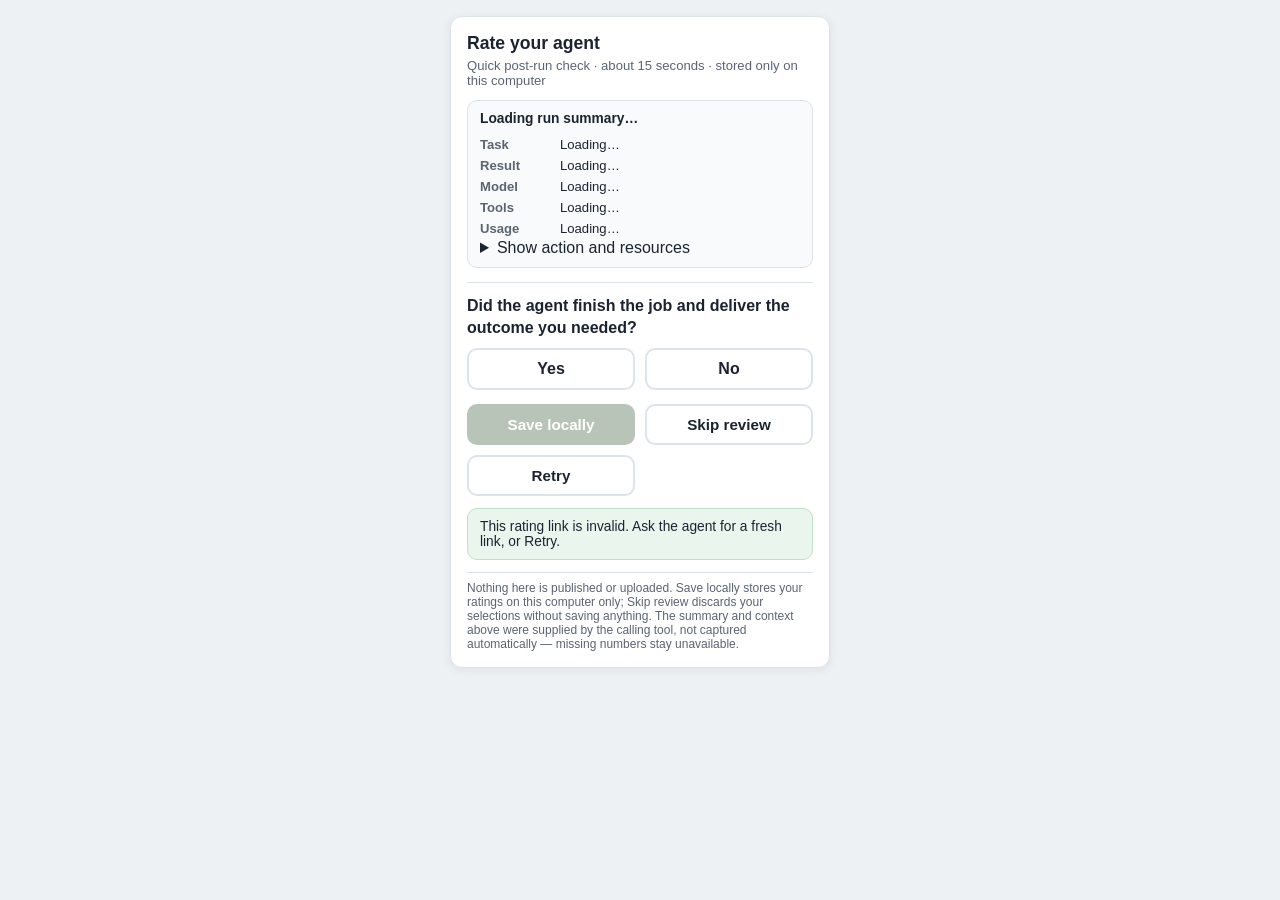
==== rating-popup/index.html @ 9c4b616a "feat: persist local MCP review links and ratings" ====
<!DOCTYPE html>
<html lang="en">
<head>
  <meta charset="UTF-8" />
  <meta name="viewport" content="width=device-width, initial-scale=1.0" />
  <title>Rate Your Agent</title>
  <link rel="stylesheet" href="styles.css" />
</head>
<body>
  <main class="popup" aria-labelledby="popup-title">
    <header class="popup-header">
      <div>
        <h1 id="popup-title">Rate your agent</h1>
        <p class="subtitle">Quick post-run check · about 15 seconds · stored only on this computer</p>
      </div>
      <span id="sample-badge" class="sample-badge" hidden>Sample data</span>
    </header>

    <section id="run-summary" class="summary" aria-label="Task and result summary">
      <h2 id="summary-heading">Loading run summary…</h2>
      <dl>
        <div>
          <dt>Task</dt>
          <dd id="summary-task">Loading…</dd>
        </div>
        <div>
          <dt>Result</dt>
          <dd id="summary-result">Loading…</dd>
        </div>
        <div>
          <dt>Model</dt>
          <dd id="summary-model">Loading…</dd>
        </div>
        <div>
          <dt>Tools</dt>
          <dd id="summary-tools">Loading…</dd>
        </div>
        <div>
          <dt>Usage</dt>
          <dd id="summary-usage">Loading…</dd>
        </div>
      </dl>
      <details>
        <summary>Show action and resources</summary>
        <dl>
          <div><dt>Action</dt><dd id="summary-action">Loading…</dd></div>
          <div><dt>Context</dt><dd id="summary-context">Loading…</dd></div>
          <div><dt>Resources</dt><dd id="summary-resources">Loading…</dd></div>
        </dl>
      </details>
    </section>

    <section id="saved-block" class="saved-block" hidden aria-label="Saved rating">
      <h2>Already saved</h2>
      <p id="saved-detail"></p>
    </section>

    <section class="binary-block" aria-labelledby="binary-question">
      <h2 id="binary-question">Did the agent finish the job and deliver the outcome you needed?</h2>
      <div class="binary-row" role="group" aria-label="Did the agent finish the job?">
        <button type="button" id="btn-yes" class="binary-btn" aria-pressed="false">Yes</button>
        <button type="button" id="btn-no" class="binary-btn" aria-pressed="false">No</button>
      </div>
    </section>

    <section id="reasons-block" class="reasons-block" hidden aria-labelledby="reasons-title">
      <h2 id="reasons-title">What went wrong? <span class="hint-inline">Tap any that apply</span></h2>
      <div class="chips" role="group" aria-label="Reasons the run did not finish">
        <button type="button" class="chip" aria-pressed="false" data-reason="incomplete">Incomplete</button>
        <button type="button" class="chip" aria-pressed="false" data-reason="missed_brief">Missed the brief</button>
        <button type="button" class="chip" aria-pressed="false" data-reason="incorrect">Incorrect</button>
        <button type="button" class="chip" aria-pressed="false" data-reason="missing_tool">Lacked a needed tool</button>
      </div>
    </section>

    <section id="ratings-block" class="ratings-block" hidden aria-label="Star ratings">
      <div class="rating-row" data-rating="overall">
        <p id="label-overall">Run overall</p>
        <div class="stars" role="radiogroup" aria-labelledby="label-overall">
          <button type="button" aria-label="Rate run overall 1 out of 5 stars" aria-pressed="false" data-value="1">★</button>
          <button type="button" aria-label="Rate run overall 2 out of 5 stars" aria-pressed="false" data-value="2">★</button>
          <button type="button" aria-label="Rate run overall 3 out of 5 stars" aria-pressed="false" data-value="3">★</button>
          <button type="button" aria-label="Rate run overall 4 out of 5 stars" aria-pressed="false" data-value="4">★</button>
          <button type="button" aria-label="Rate run overall 5 out of 5 stars" aria-pressed="false" data-value="5">★</button>
        </div>
      </div>

      <div class="rating-row" data-rating="quality">
        <p id="label-quality">Quality</p>
        <div class="stars" role="radiogroup" aria-labelledby="label-quality">
          <button type="button" aria-label="Rate quality 1 out of 5 stars" aria-pressed="false" data-value="1">★</button>
          <button type="button" aria-label="Rate quality 2 out of 5 stars" aria-pressed="false" data-value="2">★</button>
          <button type="button" aria-label="Rate quality 3 out of 5 stars" aria-pressed="false" data-value="3">★</button>
          <button type="button" aria-label="Rate quality 4 out of 5 stars" aria-pressed="false" data-value="4">★</button>
          <button type="button" aria-label="Rate quality 5 out of 5 stars" aria-pressed="false" data-value="5">★</button>
        </div>
      </div>

      <div class="rating-row" data-rating="speed">
        <p id="label-speed">Speed</p>
        <div class="stars" role="radiogroup" aria-labelledby="label-speed">
          <button type="button" aria-label="Rate speed 1 out of 5 stars" aria-pressed="false" data-value="1">★</button>
          <button type="button" aria-label="Rate speed 2 out of 5 stars" aria-pressed="false" data-value="2">★</button>
          <button type="button" aria-label="Rate speed 3 out of 5 stars" aria-pressed="false" data-value="3">★</button>
          <button type="button" aria-label="Rate speed 4 out of 5 stars" aria-pressed="false" data-value="4">★</button>
          <button type="button" aria-label="Rate speed 5 out of 5 stars" aria-pressed="false" data-value="5">★</button>
        </div>
      </div>

      <div class="rating-row" data-rating="resource_efficiency">
        <p id="label-efficiency">Resource efficiency</p>
        <div class="stars" role="radiogroup" aria-labelledby="label-efficiency">
          <button type="button" aria-label="Rate resource efficiency 1 out of 5 stars" aria-pressed="false" data-value="1">★</button>
          <button type="button" aria-label="Rate resource efficiency 2 out of 5 stars" aria-pressed="false" data-value="2">★</button>
          <button type="button" aria-label="Rate resource efficiency 3 out of 5 stars" aria-pressed="false" data-value="3">★</button>
          <button type="button" aria-label="Rate resource efficiency 4 out of 5 stars" aria-pressed="false" data-value="4">★</button>
          <button type="button" aria-label="Rate resource efficiency 5 out of 5 stars" aria-pressed="false" data-value="5">★</button>
        </div>
      </div>
      <p id="ratings-hint" class="hint" role="status">Loading run summary…</p>
    </section>

    <div class="actions">
      <button type="button" id="btn-submit" class="primary" disabled>Save locally</button>
      <button type="button" id="btn-skip" class="secondary" disabled>Skip review</button>
      <button type="button" id="btn-retry" class="secondary" hidden>Retry</button>
    </div>

    <div id="confirmation" class="confirmation" role="status" aria-live="polite" hidden></div>

    <footer class="privacy">
      <p id="privacy-copy">Nothing here is published or uploaded. Save locally stores your ratings on this computer only; Skip review discards your selections without saving anything. The summary and context above were supplied by the calling tool, not captured automatically — missing numbers stay unavailable.</p>
    </footer>
  </main>

  <script src="app.js"></script>
</body>
</html>
---- rating-popup/styles.css ----
:root {
  --bg: #eef1f4;
  --card: #ffffff;
  --ink: #1c2330;
  --muted: #5b6472;
  --line: #dde3ea;
  --accent: #0f6c4f;
  --accent-ink: #ffffff;
  --chip: #f1f4f7;
  --star: #c3ccd6;
  --star-on: #d99a17;
  --focus: #0b5fff;
  --radius: 10px;
}

* { box-sizing: border-box; }

body {
  margin: 0;
  background: var(--bg);
  color: var(--ink);
  font-family: -apple-system, BlinkMacSystemFont, "Segoe UI", Helvetica, Arial, sans-serif;
  display: flex;
  justify-content: center;
  padding: 16px;
  min-height: 100vh;
}

.popup {
  width: 100%;
  max-width: 380px;
  background: var(--card);
  border: 1px solid var(--line);
  border-radius: 12px;
  padding: 16px;
  box-shadow: 0 2px 10px rgba(20, 30, 45, 0.08);
  align-self: flex-start;
}

.popup-header {
  display: flex;
  justify-content: space-between;
  align-items: flex-start;
  gap: 12px;
}

h1 {
  font-size: 1.1rem;
  margin: 0;
}

.subtitle {
  margin: 4px 0 0;
  color: var(--muted);
  font-size: 0.82rem;
}

.sample-badge {
  font-size: 0.72rem;
  font-weight: 700;
  background: #e8eef5;
  color: #334155;
  border: 1px solid var(--line);
  border-radius: 999px;
  padding: 3px 9px;
  white-space: nowrap;
}

.summary {
  margin-top: 12px;
  border: 1px solid var(--line);
  border-radius: var(--radius);
  padding: 10px 12px;
  background: #f8fafc;
}

.summary h2,
.binary-block h2,
.reasons-block h2 {
  font-size: 0.86rem;
  margin: 0 0 8px;
}

.sample-tag {
  color: var(--muted);
  font-weight: 400;
}

.summary dl { margin: 0; }
.summary dl > div {
  display: grid;
  grid-template-columns: 72px 1fr;
  gap: 8px;
  padding: 3px 0;
  font-size: 0.82rem;
}
.summary dt {
  color: var(--muted);
  font-weight: 600;
}
.summary dd {
  margin: 0;
  overflow-wrap: anywhere;
  word-break: break-word;
  min-width: 0;
}

.saved-block {
  margin-top: 12px;
  border: 1px solid var(--line);
  border-radius: var(--radius);
  padding: 10px 12px;
  background: #f8fafc;
  font-size: 0.82rem;
}

.saved-block h2 {
  font-size: 0.86rem;
  margin: 0 0 6px;
}

.saved-block p {
  margin: 0;
  overflow-wrap: anywhere;
}

.binary-block {
  margin-top: 14px;
  padding-top: 12px;
  border-top: 1px solid var(--line);
}

.binary-block h2 {
  font-size: 1rem;
  line-height: 1.35;
}

.binary-row {
  display: grid;
  grid-template-columns: 1fr 1fr;
  gap: 10px;
  margin-top: 10px;
}

.binary-btn {
  appearance: none;
  border: 2px solid var(--line);
  background: #fff;
  border-radius: var(--radius);
  padding: 10px;
  font-size: 1rem;
  font-weight: 700;
  cursor: pointer;
  color: var(--ink);
}

.binary-btn[aria-pressed="true"] {
  border-color: var(--accent);
  background: var(--accent);
  color: var(--accent-ink);
}

.reasons-block { margin-top: 14px; }

.hint-inline,
.hint {
  font-weight: 400;
  color: var(--muted);
  font-size: 0.78rem;
}

.hint { margin: 8px 0 0; }

.chips {
  display: flex;
  flex-wrap: wrap;
  gap: 8px;
}

.chip {
  appearance: none;
  border: 1px solid var(--line);
  background: var(--chip);
  border-radius: 999px;
  padding: 7px 12px;
  font-size: 0.84rem;
  cursor: pointer;
  color: var(--ink);
}

.chip[aria-pressed="true"] {
  background: var(--ink);
  border-color: var(--ink);
  color: #fff;
  font-weight: 600;
}

.ratings-block { margin-top: 14px; }

.rating-row {
  display: flex;
  align-items: center;
  justify-content: space-between;
  gap: 8px;
  padding: 8px 0;
  border-top: 1px solid var(--line);
}

.rating-row:first-child { border-top: 0; }

.rating-row p {
  margin: 0;
  font-size: 0.88rem;
  font-weight: 600;
}

.stars { display: flex; gap: 2px; }

.stars button {
  appearance: none;
  border: 0;
  background: transparent;
  font-size: 1.5rem;
  line-height: 1;
  color: var(--star);
  cursor: pointer;
  padding: 4px;
  border-radius: 6px;
}

.stars button.lit { color: var(--star-on); }

.actions {
  display: grid;
  grid-template-columns: 1fr 1fr;
  gap: 10px;
  margin-top: 14px;
}

.primary,
.secondary {
  border-radius: var(--radius);
  padding: 10px;
  font-size: 0.95rem;
  font-weight: 700;
  cursor: pointer;
}

.primary {
  background: var(--accent);
  border: 2px solid var(--accent);
  color: #fff;
}

.primary:disabled {
  background: #b9c4b9;
  border-color: #b9c4b9;
  cursor: not-allowed;
}

.secondary {
  background: #fff;
  border: 2px solid var(--line);
  color: var(--ink);
}

.confirmation {
  margin-top: 12px;
  border-radius: var(--radius);
  background: #eaf5ee;
  border: 1px solid #bfe0c9;
  padding: 10px 12px;
  font-size: 0.86rem;
}

.privacy {
  margin-top: 12px;
  border-top: 1px solid var(--line);
  padding-top: 8px;
  color: var(--muted);
  font-size: 0.75rem;
}

.privacy p { margin: 0; }

button:focus-visible {
  outline: 3px solid var(--focus);
  outline-offset: 2px;
}

@media (max-width: 420px) {
  body { padding: 8px; }
  .popup { padding: 14px; }
  .stars button { font-size: 1.65rem; padding: 6px 3px; }
  .rating-row { align-items: flex-start; flex-direction: column; }
}

@media (prefers-reduced-motion: reduce) {
  * { transition: none !important; }
}
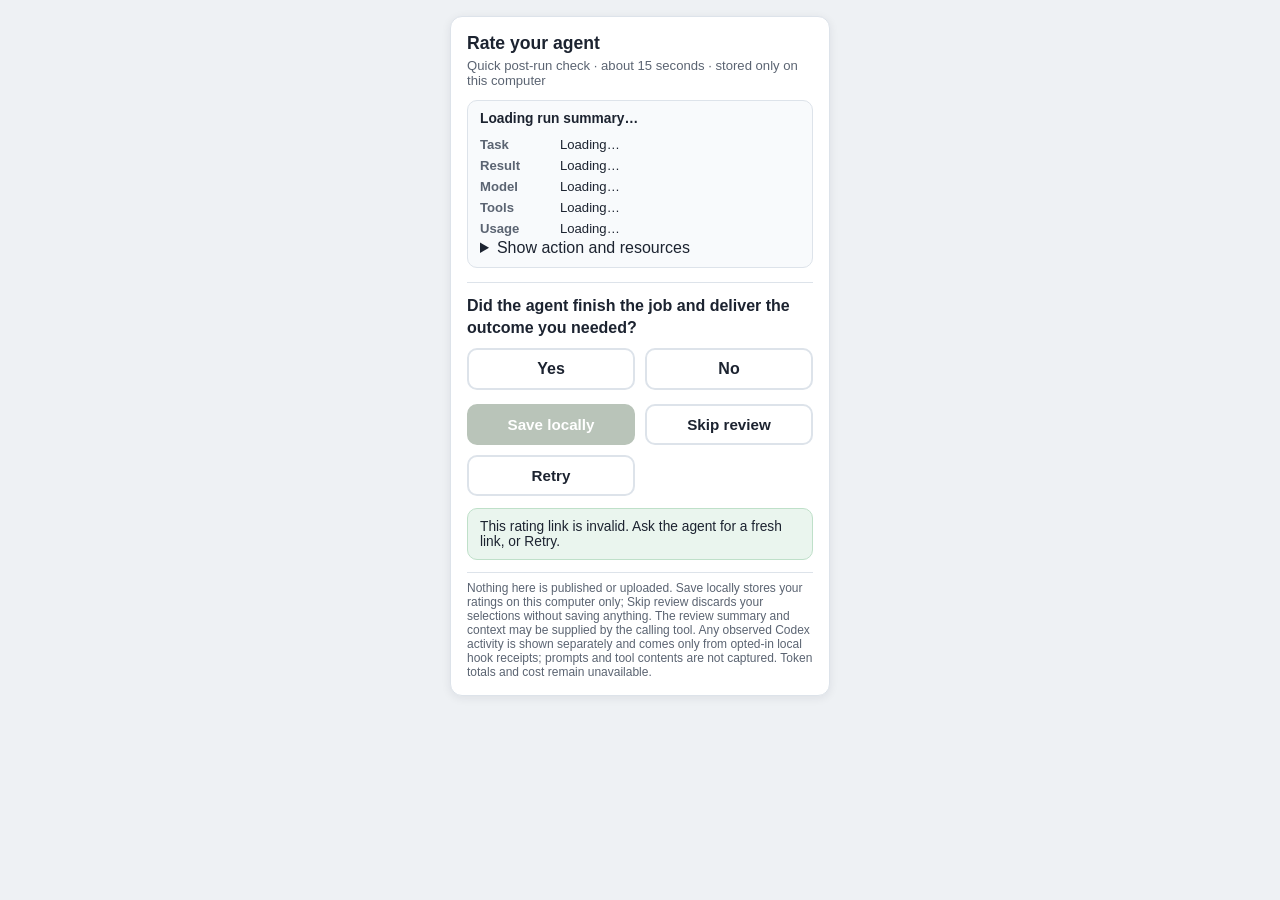
==== commit 9247b437: "Add opt-in per-chat Codex runtime capture and frozen review evidence" ====
--- a/rating-popup/index.html
+++ b/rating-popup/index.html
@@ -48,6 +48,19 @@
           <div><dt>Resources</dt><dd id="summary-resources">Loading…</dd></div>
         </dl>
       </details>
+    </section>
+
+    <section id="runtime-evidence" class="summary" aria-label="Observed Codex runtime evidence" hidden>
+      <h2>Observed Codex activity</h2>
+      <dl>
+        <div><dt>Capture</dt><dd id="capture-coverage"></dd></div>
+        <div><dt>Turns</dt><dd id="capture-turns"></dd></div>
+        <div><dt>Tools</dt><dd id="capture-tools"></dd></div>
+        <div><dt>Observed timing</dt><dd id="capture-timing"></dd></div>
+        <div><dt>Models</dt><dd id="capture-models"></dd></div>
+      </dl>
+      <p id="capture-gaps"></p>
+      <p id="rating-watermark" hidden></p>
     </section>
 
     <section id="saved-block" class="saved-block" hidden aria-label="Saved rating">
@@ -129,7 +142,7 @@
     <div id="confirmation" class="confirmation" role="status" aria-live="polite" hidden></div>
 
     <footer class="privacy">
-      <p id="privacy-copy">Nothing here is published or uploaded. Save locally stores your ratings on this computer only; Skip review discards your selections without saving anything. The summary and context above were supplied by the calling tool, not captured automatically — missing numbers stay unavailable.</p>
+      <p id="privacy-copy">Nothing here is published or uploaded. Save locally stores your ratings on this computer only; Skip review discards your selections without saving anything. The review summary and context may be supplied by the calling tool. Any observed Codex activity is shown separately and comes only from opted-in local hook receipts; prompts and tool contents are not captured. Token totals and cost remain unavailable.</p>
     </footer>
   </main>
 
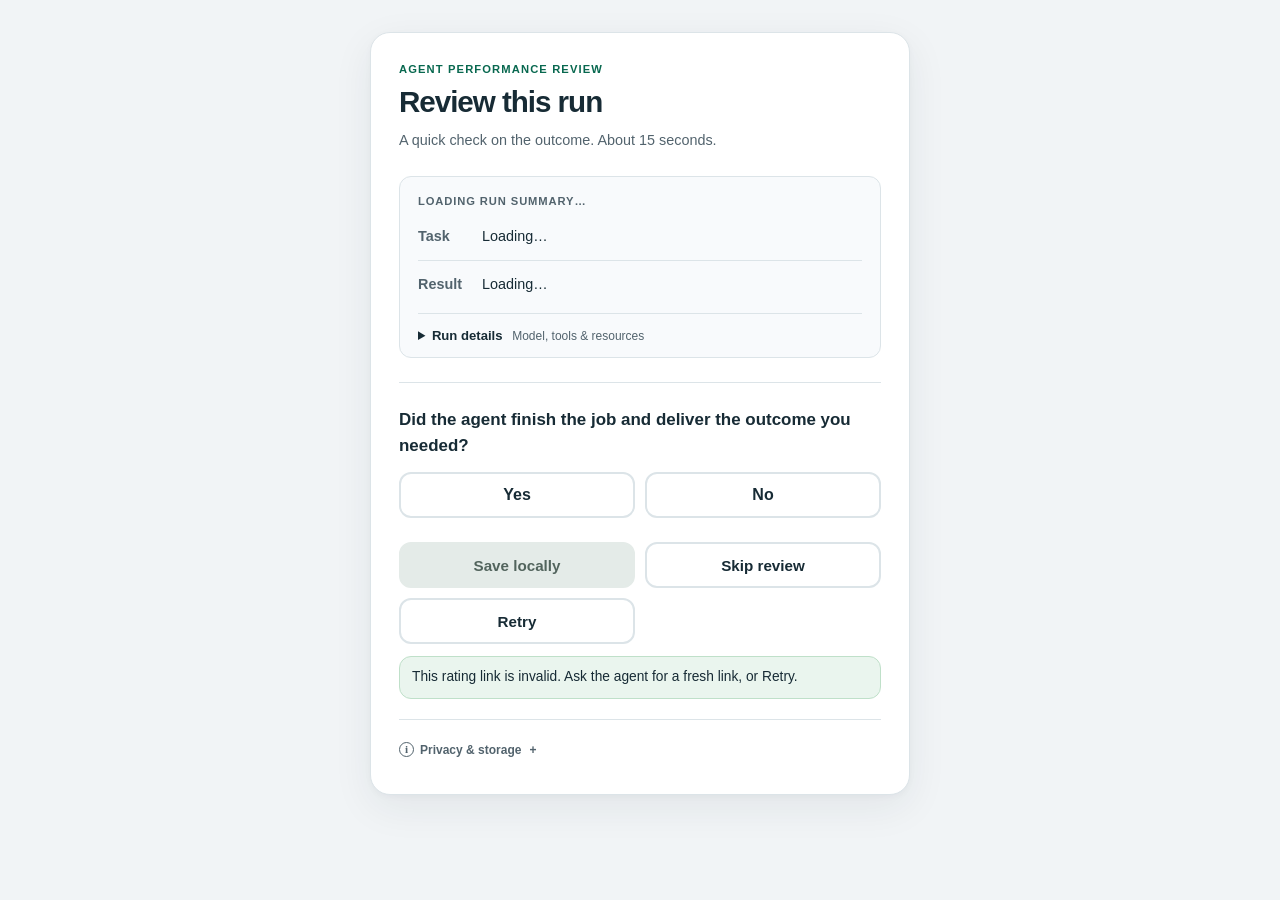
==== commit b7924c7f: "Refresh local review card UI" ====
--- a/rating-popup/index.html
+++ b/rating-popup/index.html
@@ -3,22 +3,23 @@
 <head>
   <meta charset="UTF-8" />
   <meta name="viewport" content="width=device-width, initial-scale=1.0" />
-  <title>Rate Your Agent</title>
+  <title>Review this run</title>
   <link rel="stylesheet" href="styles.css" />
 </head>
 <body>
   <main class="popup" aria-labelledby="popup-title">
     <header class="popup-header">
       <div>
-        <h1 id="popup-title">Rate your agent</h1>
-        <p class="subtitle">Quick post-run check · about 15 seconds · stored only on this computer</p>
+        <p class="eyebrow">Agent performance review</p>
+        <h1 id="popup-title">Review this run</h1>
+        <p class="subtitle">A quick check on the outcome. About 15 seconds.</p>
       </div>
       <span id="sample-badge" class="sample-badge" hidden>Sample data</span>
     </header>
 
     <section id="run-summary" class="summary" aria-label="Task and result summary">
       <h2 id="summary-heading">Loading run summary…</h2>
-      <dl>
+      <dl class="run-overview">
         <div>
           <dt>Task</dt>
           <dd id="summary-task">Loading…</dd>
@@ -27,40 +28,30 @@
           <dt>Result</dt>
           <dd id="summary-result">Loading…</dd>
         </div>
-        <div>
-          <dt>Model</dt>
-          <dd id="summary-model">Loading…</dd>
-        </div>
-        <div>
-          <dt>Tools</dt>
-          <dd id="summary-tools">Loading…</dd>
-        </div>
-        <div>
-          <dt>Usage</dt>
-          <dd id="summary-usage">Loading…</dd>
-        </div>
       </dl>
-      <details>
-        <summary>Show action and resources</summary>
+      <details class="run-details">
+        <summary>Run details <span class="details-hint">Model, tools &amp; resources</span></summary>
         <dl>
+          <div><dt>Model</dt><dd id="summary-model">Loading…</dd></div>
+          <div><dt>Tools</dt><dd id="summary-tools">Loading…</dd></div>
+          <div><dt>Usage</dt><dd id="summary-usage">Loading…</dd></div>
           <div><dt>Action</dt><dd id="summary-action">Loading…</dd></div>
           <div><dt>Context</dt><dd id="summary-context">Loading…</dd></div>
           <div><dt>Resources</dt><dd id="summary-resources">Loading…</dd></div>
         </dl>
+        <section id="runtime-evidence" class="runtime-evidence" aria-labelledby="runtime-heading" hidden>
+          <h3 id="runtime-heading">Observed Codex activity</h3>
+          <dl>
+            <div><dt>Capture</dt><dd id="capture-coverage"></dd></div>
+            <div><dt>Turns</dt><dd id="capture-turns"></dd></div>
+            <div><dt>Tools</dt><dd id="capture-tools"></dd></div>
+            <div><dt>Observed timing</dt><dd id="capture-timing"></dd></div>
+            <div><dt>Models</dt><dd id="capture-models"></dd></div>
+          </dl>
+          <p id="capture-gaps"></p>
+          <p id="rating-watermark" hidden></p>
+        </section>
       </details>
-    </section>
-
-    <section id="runtime-evidence" class="summary" aria-label="Observed Codex runtime evidence" hidden>
-      <h2>Observed Codex activity</h2>
-      <dl>
-        <div><dt>Capture</dt><dd id="capture-coverage"></dd></div>
-        <div><dt>Turns</dt><dd id="capture-turns"></dd></div>
-        <div><dt>Tools</dt><dd id="capture-tools"></dd></div>
-        <div><dt>Observed timing</dt><dd id="capture-timing"></dd></div>
-        <div><dt>Models</dt><dd id="capture-models"></dd></div>
-      </dl>
-      <p id="capture-gaps"></p>
-      <p id="rating-watermark" hidden></p>
     </section>
 
     <section id="saved-block" class="saved-block" hidden aria-label="Saved rating">
@@ -142,7 +133,10 @@
     <div id="confirmation" class="confirmation" role="status" aria-live="polite" hidden></div>
 
     <footer class="privacy">
-      <p id="privacy-copy">Nothing here is published or uploaded. Save locally stores your ratings on this computer only; Skip review discards your selections without saving anything. The review summary and context may be supplied by the calling tool. Any observed Codex activity is shown separately and comes only from opted-in local hook receipts; prompts and tool contents are not captured. Token totals and cost remain unavailable.</p>
+      <details class="privacy-details">
+        <summary><span class="info-icon" aria-hidden="true">i</span> Privacy &amp; storage</summary>
+        <p id="privacy-copy">Nothing here is published or uploaded. Save locally stores your ratings only on this computer. Skip review discards your selections without saving anything. The calling tool may supply the review summary and context. Any observed Codex activity is shown separately and comes only from opted-in local hook receipts. Prompts and tool contents are not captured. Token totals and cost remain unavailable.</p>
+      </details>
     </footer>
   </main>
 
--- a/rating-popup/styles.css
+++ b/rating-popup/styles.css
@@ -1,19 +1,21 @@
 :root {
-  --bg: #eef1f4;
+  --bg: #f1f4f6;
   --card: #ffffff;
-  --ink: #1c2330;
-  --muted: #5b6472;
-  --line: #dde3ea;
-  --accent: #0f6c4f;
+  --ink: #172b35;
+  --muted: #52636d;
+  --line: #dce4e8;
+  --accent: #08684f;
   --accent-ink: #ffffff;
   --chip: #f1f4f7;
-  --star: #c3ccd6;
-  --star-on: #d99a17;
+  --star: #84939e;
+  --star-on: #a96908;
   --focus: #0b5fff;
-  --radius: 10px;
+  --radius: 12px;
 }
 
 * { box-sizing: border-box; }
+
+[hidden] { display: none !important; }
 
 body {
   margin: 0;
@@ -22,18 +24,19 @@
   font-family: -apple-system, BlinkMacSystemFont, "Segoe UI", Helvetica, Arial, sans-serif;
   display: flex;
   justify-content: center;
-  padding: 16px;
+  padding: 32px 20px;
   min-height: 100vh;
+  line-height: 1.5;
 }
 
 .popup {
   width: 100%;
-  max-width: 380px;
+  max-width: 540px;
   background: var(--card);
   border: 1px solid var(--line);
-  border-radius: 12px;
-  padding: 16px;
-  box-shadow: 0 2px 10px rgba(20, 30, 45, 0.08);
+  border-radius: 20px;
+  padding: 28px;
+  box-shadow: 0 12px 40px rgba(23, 43, 53, 0.07), 0 2px 6px rgba(23, 43, 53, 0.03);
   align-self: flex-start;
 }
 
@@ -42,17 +45,30 @@
   justify-content: space-between;
   align-items: flex-start;
   gap: 12px;
+  flex-wrap: wrap;
+}
+
+.eyebrow {
+  margin: 0 0 6px;
+  color: var(--accent);
+  font-size: 0.7rem;
+  font-weight: 700;
+  letter-spacing: 0.1em;
+  text-transform: uppercase;
 }
 
 h1 {
-  font-size: 1.1rem;
+  font-size: 1.85rem;
+  line-height: 1.2;
+  letter-spacing: -0.035em;
   margin: 0;
 }
 
 .subtitle {
-  margin: 4px 0 0;
-  color: var(--muted);
-  font-size: 0.82rem;
+  margin: 10px 0 0;
+  color: var(--muted);
+  font-size: 0.9rem;
+  line-height: 1.55;
 }
 
 .sample-badge {
@@ -67,20 +83,28 @@
 }
 
 .summary {
-  margin-top: 12px;
-  border: 1px solid var(--line);
-  border-radius: var(--radius);
-  padding: 10px 12px;
+  margin-top: 24px;
+  border: 1px solid var(--line);
+  border-radius: var(--radius);
+  padding: 16px 18px 0;
   background: #f8fafc;
 }
 
-.summary h2,
 .binary-block h2,
 .reasons-block h2 {
   font-size: 0.86rem;
   margin: 0 0 8px;
 }
 
+.summary h2 {
+  margin: 0 0 4px;
+  color: var(--muted);
+  font-size: 0.7rem;
+  font-weight: 700;
+  letter-spacing: 0.08em;
+  text-transform: uppercase;
+}
+
 .sample-tag {
   color: var(--muted);
   font-weight: 400;
@@ -89,10 +113,11 @@
 .summary dl { margin: 0; }
 .summary dl > div {
   display: grid;
-  grid-template-columns: 72px 1fr;
-  gap: 8px;
-  padding: 3px 0;
+  grid-template-columns: 84px minmax(0, 1fr);
+  gap: 12px;
+  padding: 6px 0;
   font-size: 0.82rem;
+  line-height: 1.6;
 }
 .summary dt {
   color: var(--muted);
@@ -105,6 +130,59 @@
   min-width: 0;
 }
 
+.summary .run-overview > div {
+  grid-template-columns: 52px minmax(0, 1fr);
+  padding: 12px 0;
+  font-size: 0.9rem;
+}
+
+.run-overview > div + div { border-top: 1px solid var(--line); }
+.run-overview dd { white-space: pre-wrap; }
+
+summary {
+  cursor: pointer;
+  border-radius: 6px;
+}
+
+.run-details {
+  margin-top: 4px;
+  border-top: 1px solid var(--line);
+}
+
+.run-details > summary {
+  padding: 12px 0;
+  color: var(--ink);
+  font-size: 0.82rem;
+  font-weight: 600;
+}
+
+.details-hint {
+  margin-left: 6px;
+  color: var(--muted);
+  font-size: 0.75rem;
+  font-weight: 400;
+}
+
+.run-details[open] { padding-bottom: 14px; }
+
+.runtime-evidence {
+  margin-top: 14px;
+  padding-top: 14px;
+  border-top: 1px solid var(--line);
+}
+
+.runtime-evidence h3 {
+  margin: 0 0 6px;
+  font-size: 0.82rem;
+}
+
+.runtime-evidence p {
+  margin: 10px 0 0;
+  color: var(--muted);
+  font-size: 0.78rem;
+  overflow-wrap: anywhere;
+}
+
 .saved-block {
   margin-top: 12px;
   border: 1px solid var(--line);
@@ -125,21 +203,21 @@
 }
 
 .binary-block {
-  margin-top: 14px;
-  padding-top: 12px;
+  margin-top: 24px;
+  padding-top: 24px;
   border-top: 1px solid var(--line);
 }
 
 .binary-block h2 {
-  font-size: 1rem;
-  line-height: 1.35;
+  font-size: 1.06rem;
+  line-height: 1.5;
 }
 
 .binary-row {
   display: grid;
   grid-template-columns: 1fr 1fr;
   gap: 10px;
-  margin-top: 10px;
+  margin-top: 14px;
 }
 
 .binary-btn {
@@ -147,12 +225,17 @@
   border: 2px solid var(--line);
   background: #fff;
   border-radius: var(--radius);
-  padding: 10px;
+  padding: 12px;
   font-size: 1rem;
   font-weight: 700;
   cursor: pointer;
   color: var(--ink);
 }
+
+.binary-btn:not(:disabled):hover,
+.secondary:not(:disabled):hover { border-color: var(--accent); }
+.chip:not(:disabled):hover { border-color: var(--muted); }
+.primary:not(:disabled):hover { background: #07553f; border-color: #07553f; }
 
 .binary-btn[aria-pressed="true"] {
   border-color: var(--accent);
@@ -160,7 +243,7 @@
   color: var(--accent-ink);
 }
 
-.reasons-block { margin-top: 14px; }
+.reasons-block { margin-top: 20px; }
 
 .hint-inline,
 .hint {
@@ -195,14 +278,14 @@
   font-weight: 600;
 }
 
-.ratings-block { margin-top: 14px; }
+.ratings-block { margin-top: 20px; }
 
 .rating-row {
   display: flex;
   align-items: center;
   justify-content: space-between;
-  gap: 8px;
-  padding: 8px 0;
+  gap: 12px;
+  padding: 12px 0;
   border-top: 1px solid var(--line);
 }
 
@@ -214,7 +297,7 @@
   font-weight: 600;
 }
 
-.stars { display: flex; gap: 2px; }
+.stars { display: flex; flex-shrink: 0; gap: 2px; }
 
 .stars button {
   appearance: none;
@@ -224,7 +307,7 @@
   line-height: 1;
   color: var(--star);
   cursor: pointer;
-  padding: 4px;
+  padding: 8px 5px;
   border-radius: 6px;
 }
 
@@ -234,13 +317,14 @@
   display: grid;
   grid-template-columns: 1fr 1fr;
   gap: 10px;
-  margin-top: 14px;
+  margin-top: 24px;
 }
 
 .primary,
 .secondary {
   border-radius: var(--radius);
-  padding: 10px;
+  padding: 12px 10px;
+  min-height: 46px;
   font-size: 0.95rem;
   font-weight: 700;
   cursor: pointer;
@@ -253,10 +337,13 @@
 }
 
 .primary:disabled {
-  background: #b9c4b9;
-  border-color: #b9c4b9;
+  background: #e4ebe8;
+  border-color: #e4ebe8;
+  color: #52645d;
   cursor: not-allowed;
 }
+
+button:disabled { cursor: not-allowed; }
 
 .secondary {
   background: #fff;
@@ -274,23 +361,69 @@
 }
 
 .privacy {
-  margin-top: 12px;
+  margin-top: 20px;
   border-top: 1px solid var(--line);
-  padding-top: 8px;
+  padding-top: 14px;
   color: var(--muted);
   font-size: 0.75rem;
 }
 
 .privacy p { margin: 0; }
 
-button:focus-visible {
+.privacy-details > summary {
+  width: fit-content;
+  min-height: 32px;
+  display: flex;
+  align-items: center;
+  gap: 6px;
+  color: var(--muted);
+  font-weight: 600;
+  list-style: none;
+}
+.privacy-details > summary::-webkit-details-marker { display: none; }
+.privacy-details > summary::after {
+  content: "+";
+  margin-left: 2px;
+}
+.privacy-details[open] > summary::after { content: "−"; }
+.privacy-details > summary:hover { color: var(--ink); }
+.privacy-details #privacy-copy {
+  margin-top: 6px;
+  padding: 12px 14px;
+  border: 1px solid var(--line);
+  border-radius: var(--radius);
+  background: #f8fafc;
+  line-height: 1.7;
+}
+
+.info-icon {
+  display: inline-flex;
+  align-items: center;
+  justify-content: center;
+  width: 15px;
+  height: 15px;
+  border: 1px solid currentColor;
+  border-radius: 50%;
+  font-family: Georgia, serif;
+  font-size: 0.7rem;
+  font-weight: 700;
+  line-height: 1;
+}
+
+button:focus-visible,
+summary:focus-visible {
   outline: 3px solid var(--focus);
   outline-offset: 2px;
 }
 
 @media (max-width: 420px) {
-  body { padding: 8px; }
-  .popup { padding: 14px; }
+  body { padding: 12px 8px; }
+  .popup { padding: 22px 18px; border-radius: 16px; }
+  h1 { font-size: 1.65rem; }
+  .summary { padding: 14px 14px 0; }
+  .summary .run-overview > div { grid-template-columns: minmax(0, 1fr); gap: 4px; }
+  .run-overview dt { font-size: 0.78rem; }
+  .details-hint { display: none; }
   .stars button { font-size: 1.65rem; padding: 6px 3px; }
   .rating-row { align-items: flex-start; flex-direction: column; }
 }
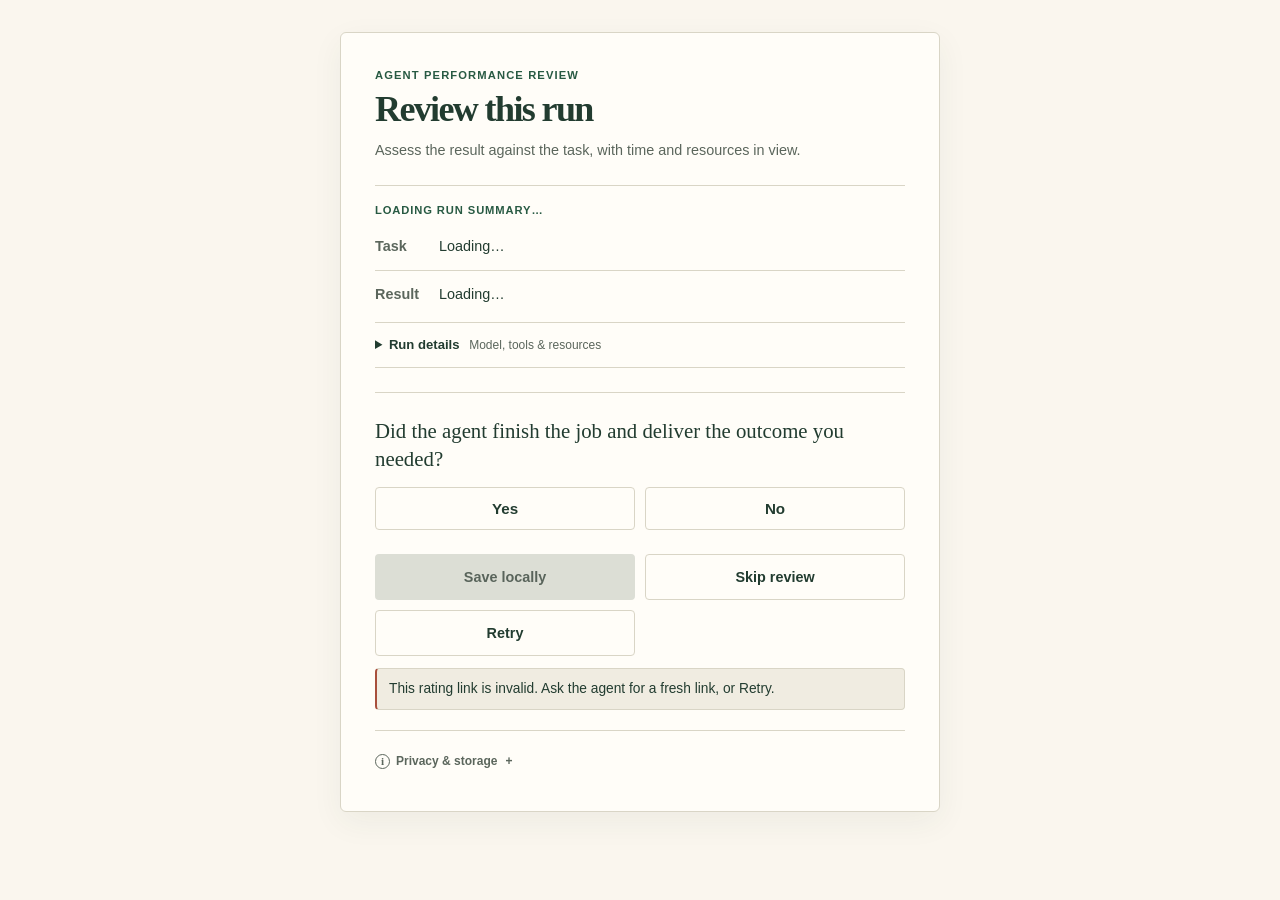
==== commit dc942791: "Align rating form with editorial site design" ====
--- a/rating-popup/index.html
+++ b/rating-popup/index.html
@@ -12,7 +12,7 @@
       <div>
         <p class="eyebrow">Agent performance review</p>
         <h1 id="popup-title">Review this run</h1>
-        <p class="subtitle">A quick check on the outcome. About 15 seconds.</p>
+        <p class="subtitle">Assess the result against the task, with time and resources in view.</p>
       </div>
       <span id="sample-badge" class="sample-badge" hidden>Sample data</span>
     </header>
@@ -39,8 +39,11 @@
           <div><dt>Context</dt><dd id="summary-context">Loading…</dd></div>
           <div><dt>Resources</dt><dd id="summary-resources">Loading…</dd></div>
         </dl>
+      </details>
+      <details id="runtime-details" class="runtime-details" hidden>
+        <summary>Observed Codex activity</summary>
         <section id="runtime-evidence" class="runtime-evidence" aria-labelledby="runtime-heading" hidden>
-          <h3 id="runtime-heading">Observed Codex activity</h3>
+          <h3 id="runtime-heading">Observed activity details</h3>
           <dl>
             <div><dt>Capture</dt><dd id="capture-coverage"></dd></div>
             <div><dt>Turns</dt><dd id="capture-turns"></dd></div>
--- a/rating-popup/styles.css
+++ b/rating-popup/styles.css
@@ -1,16 +1,18 @@
 :root {
-  --bg: #f1f4f6;
-  --card: #ffffff;
-  --ink: #172b35;
-  --muted: #52636d;
-  --line: #dce4e8;
-  --accent: #08684f;
+  --bg: #faf6ee;
+  --card: #fffdf8;
+  --wash: #f0ece1;
+  --ink: #223c30;
+  --muted: #5b665c;
+  --line: #d9d5c6;
+  --accent: #285a43;
+  --coral: #a84f3c;
   --accent-ink: #ffffff;
-  --chip: #f1f4f7;
-  --star: #84939e;
-  --star-on: #a96908;
-  --focus: #0b5fff;
-  --radius: 12px;
+  --chip: #f0ece1;
+  --star: #a9a493;
+  --star-on: #a84f3c;
+  --focus: #a84f3c;
+  --radius: 4px;
 }
 
 * { box-sizing: border-box; }
@@ -21,7 +23,7 @@
   margin: 0;
   background: var(--bg);
   color: var(--ink);
-  font-family: -apple-system, BlinkMacSystemFont, "Segoe UI", Helvetica, Arial, sans-serif;
+  font-family: -apple-system, BlinkMacSystemFont, "Segoe UI", sans-serif;
   display: flex;
   justify-content: center;
   padding: 32px 20px;
@@ -31,12 +33,12 @@
 
 .popup {
   width: 100%;
-  max-width: 540px;
+  max-width: 600px;
   background: var(--card);
   border: 1px solid var(--line);
-  border-radius: 20px;
-  padding: 28px;
-  box-shadow: 0 12px 40px rgba(23, 43, 53, 0.07), 0 2px 6px rgba(23, 43, 53, 0.03);
+  border-radius: 6px;
+  padding: 34px;
+  box-shadow: 0 10px 32px rgba(34, 60, 48, 0.06);
   align-self: flex-start;
 }
 
@@ -58,9 +60,10 @@
 }
 
 h1 {
-  font-size: 1.85rem;
-  line-height: 1.2;
-  letter-spacing: -0.035em;
+  font-family: Georgia, "Times New Roman", serif;
+  font-size: 2.25rem;
+  line-height: 1.08;
+  letter-spacing: -0.045em;
   margin: 0;
 }
 
@@ -74,8 +77,8 @@
 .sample-badge {
   font-size: 0.72rem;
   font-weight: 700;
-  background: #e8eef5;
-  color: #334155;
+  background: var(--wash);
+  color: var(--ink);
   border: 1px solid var(--line);
   border-radius: 999px;
   padding: 3px 9px;
@@ -84,10 +87,9 @@
 
 .summary {
   margin-top: 24px;
-  border: 1px solid var(--line);
-  border-radius: var(--radius);
-  padding: 16px 18px 0;
-  background: #f8fafc;
+  border-block: 1px solid var(--line);
+  padding: 16px 0 0;
+  background: transparent;
 }
 
 .binary-block h2,
@@ -98,7 +100,7 @@
 
 .summary h2 {
   margin: 0 0 4px;
-  color: var(--muted);
+  color: var(--accent);
   font-size: 0.7rem;
   font-weight: 700;
   letter-spacing: 0.08em;
@@ -156,6 +158,20 @@
   font-weight: 600;
 }
 
+.runtime-details {
+  margin-top: 4px;
+  border-top: 1px solid var(--line);
+}
+
+.runtime-details > summary {
+  padding: 12px 0;
+  color: var(--ink);
+  font-size: 0.82rem;
+  font-weight: 600;
+}
+
+.runtime-details[open] { padding-bottom: 14px; }
+
 .details-hint {
   margin-left: 6px;
   color: var(--muted);
@@ -166,9 +182,7 @@
 .run-details[open] { padding-bottom: 14px; }
 
 .runtime-evidence {
-  margin-top: 14px;
-  padding-top: 14px;
-  border-top: 1px solid var(--line);
+  margin-top: 10px;
 }
 
 .runtime-evidence h3 {
@@ -185,10 +199,11 @@
 
 .saved-block {
   margin-top: 12px;
-  border: 1px solid var(--line);
-  border-radius: var(--radius);
-  padding: 10px 12px;
-  background: #f8fafc;
+  border: 0;
+  border-left: 2px solid var(--coral);
+  border-radius: 0;
+  padding: 12px 16px;
+  background: var(--wash);
   font-size: 0.82rem;
 }
 
@@ -209,8 +224,10 @@
 }
 
 .binary-block h2 {
-  font-size: 1.06rem;
-  line-height: 1.5;
+  font-family: Georgia, "Times New Roman", serif;
+  font-size: 1.3rem;
+  font-weight: 400;
+  line-height: 1.35;
 }
 
 .binary-row {
@@ -222,18 +239,18 @@
 
 .binary-btn {
   appearance: none;
-  border: 2px solid var(--line);
-  background: #fff;
+  border: 1px solid var(--line);
+  background: var(--card);
   border-radius: var(--radius);
   padding: 12px;
-  font-size: 1rem;
-  font-weight: 700;
+  font-size: 0.95rem;
+  font-weight: 600;
   cursor: pointer;
   color: var(--ink);
 }
 
 .binary-btn:not(:disabled):hover,
-.secondary:not(:disabled):hover { border-color: var(--accent); }
+.secondary:not(:disabled):hover { border-color: var(--accent); background: var(--wash); }
 .chip:not(:disabled):hover { border-color: var(--muted); }
 .primary:not(:disabled):hover { background: #07553f; border-color: #07553f; }
 
@@ -263,7 +280,7 @@
 .chip {
   appearance: none;
   border: 1px solid var(--line);
-  background: var(--chip);
+  background: transparent;
   border-radius: 999px;
   padding: 7px 12px;
   font-size: 0.84rem;
@@ -272,8 +289,8 @@
 }
 
 .chip[aria-pressed="true"] {
-  background: var(--ink);
-  border-color: var(--ink);
+  background: var(--accent);
+  border-color: var(--accent);
   color: #fff;
   font-weight: 600;
 }
@@ -293,7 +310,7 @@
 
 .rating-row p {
   margin: 0;
-  font-size: 0.88rem;
+  font-size: 0.9rem;
   font-weight: 600;
 }
 
@@ -325,8 +342,8 @@
   border-radius: var(--radius);
   padding: 12px 10px;
   min-height: 46px;
-  font-size: 0.95rem;
-  font-weight: 700;
+  font-size: 0.9rem;
+  font-weight: 600;
   cursor: pointer;
 }
 
@@ -337,25 +354,26 @@
 }
 
 .primary:disabled {
-  background: #e4ebe8;
-  border-color: #e4ebe8;
-  color: #52645d;
+  background: #dcded5;
+  border-color: #dcded5;
+  color: #59645b;
   cursor: not-allowed;
 }
 
 button:disabled { cursor: not-allowed; }
 
 .secondary {
-  background: #fff;
-  border: 2px solid var(--line);
+  background: transparent;
+  border: 1px solid var(--line);
   color: var(--ink);
 }
 
 .confirmation {
   margin-top: 12px;
   border-radius: var(--radius);
-  background: #eaf5ee;
-  border: 1px solid #bfe0c9;
+  background: var(--wash);
+  border: 1px solid var(--line);
+  border-left: 2px solid var(--coral);
   padding: 10px 12px;
   font-size: 0.86rem;
 }
@@ -390,9 +408,10 @@
 .privacy-details #privacy-copy {
   margin-top: 6px;
   padding: 12px 14px;
-  border: 1px solid var(--line);
-  border-radius: var(--radius);
-  background: #f8fafc;
+  border: 0;
+  border-left: 2px solid var(--accent);
+  border-radius: 0;
+  background: var(--wash);
   line-height: 1.7;
 }
 
@@ -418,9 +437,9 @@
 
 @media (max-width: 420px) {
   body { padding: 12px 8px; }
-  .popup { padding: 22px 18px; border-radius: 16px; }
-  h1 { font-size: 1.65rem; }
-  .summary { padding: 14px 14px 0; }
+  .popup { padding: 24px 18px; border-radius: 4px; }
+  h1 { font-size: 1.9rem; }
+  .summary { padding: 14px 0 0; }
   .summary .run-overview > div { grid-template-columns: minmax(0, 1fr); gap: 4px; }
   .run-overview dt { font-size: 0.78rem; }
   .details-hint { display: none; }
